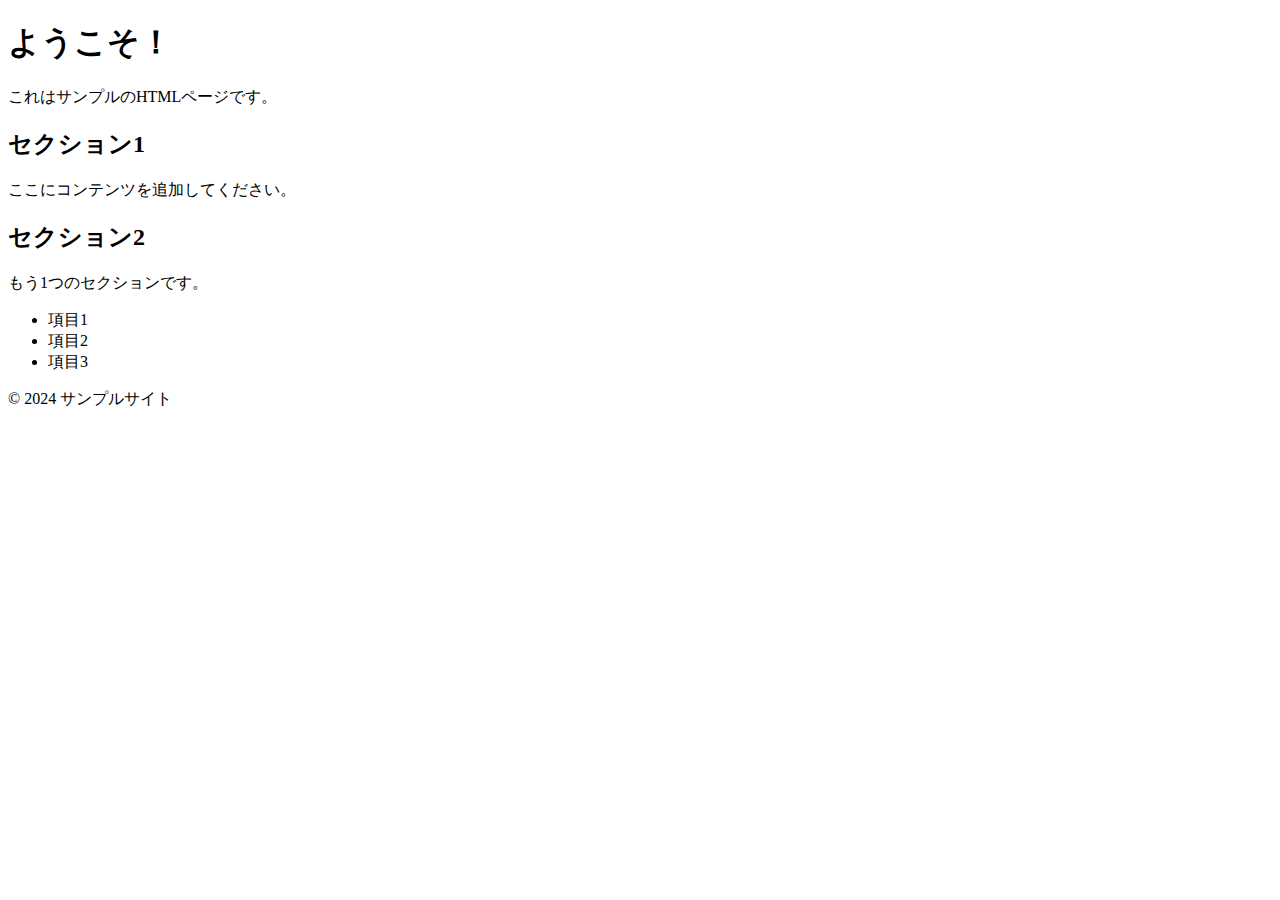
==== index.html @ f30b83a3 "edit-index.html" ====
<!DOCTYPE html>
<html lang="ja">
<head>
    <meta charset="UTF-8">
    <meta name="viewport" content="width=device-width, initial-scale=1.0">
    <title>サンプルHTMLページ</title>
</head>
<body>
    <header>
        <h1>ようこそ！</h1>
        <p>これはサンプルのHTMLページです。</p>
    </header>

    <main>
        <section>
            <h2>セクション1</h2>
            <p>ここにコンテンツを追加してください。</p>
        </section>

        <section>
            <h2>セクション2</h2>
            <p>もう1つのセクションです。</p>
            <ul>
                <li>項目1</li>
                <li>項目2</li>
                <li>項目3</li>
            </ul>
        </section>
    </main>

    <footer>
        <p>&copy; 2024 サンプルサイト</p>
    </footer>
</body>
</html>
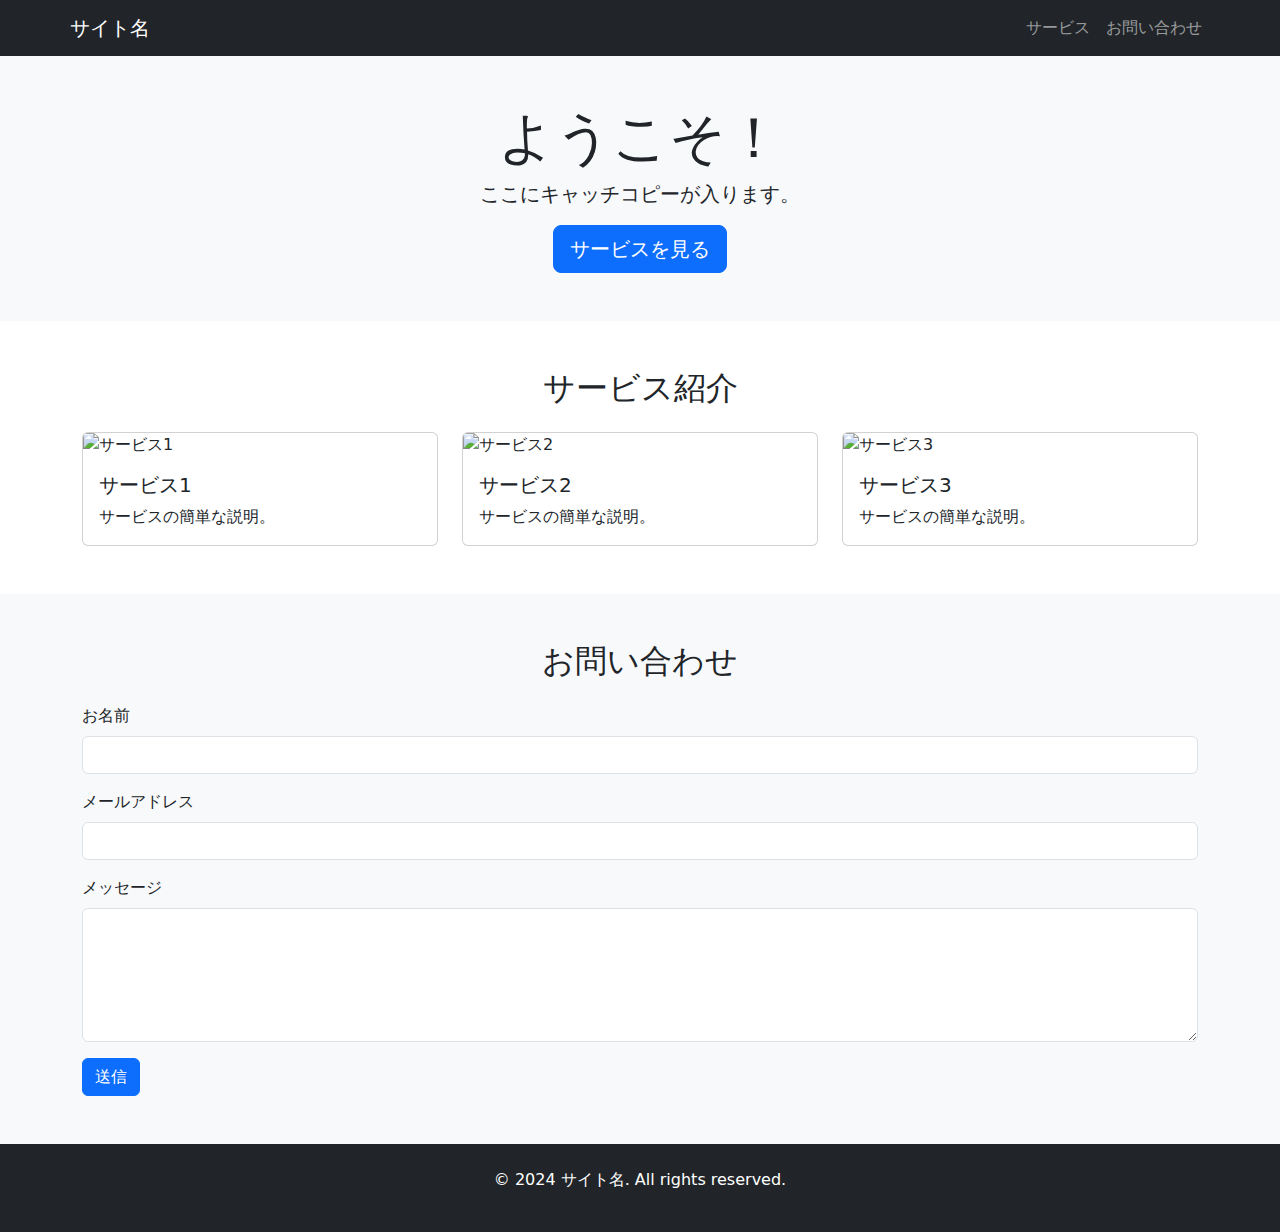
==== commit 9c297b32: "edit index.html" ====
--- a/index.html
+++ b/index.html
@@ -1,35 +1,109 @@
 <!DOCTYPE html>
 <html lang="ja">
 <head>
-    <meta charset="UTF-8">
-    <meta name="viewport" content="width=device-width, initial-scale=1.0">
-    <title>サンプルHTMLページ</title>
+  <meta charset="UTF-8">
+  <meta name="viewport" content="width=device-width, initial-scale=1.0">
+  <title>サイト名</title>
+  <!-- Bootstrap CSS -->
+  <link href="https://cdn.jsdelivr.net/npm/bootstrap@5.3.0/dist/css/bootstrap.min.css" rel="stylesheet">
+  <!-- FontAwesome (アイコン用) -->
+  <link href="https://cdnjs.cloudflare.com/ajax/libs/font-awesome/6.0.0-beta3/css/all.min.css" rel="stylesheet">
+  <!-- カスタムCSS -->
+  <link rel="stylesheet" href="styles.css">
 </head>
 <body>
-    <header>
-        <h1>ようこそ！</h1>
-        <p>これはサンプルのHTMLページです。</p>
-    </header>
+  <!-- ヘッダー -->
+  <header class="bg-dark text-white">
+    <nav class="navbar navbar-expand-lg navbar-dark container">
+      <a class="navbar-brand" href="#">サイト名</a>
+      <button class="navbar-toggler" type="button" data-bs-toggle="collapse" data-bs-target="#navbarNav">
+        <span class="navbar-toggler-icon"></span>
+      </button>
+      <div class="collapse navbar-collapse" id="navbarNav">
+        <ul class="navbar-nav ms-auto">
+          <li class="nav-item"><a class="nav-link" href="#services">サービス</a></li>
+          <li class="nav-item"><a class="nav-link" href="#contact">お問い合わせ</a></li>
+        </ul>
+      </div>
+    </nav>
+  </header>
 
-    <main>
-        <section>
-            <h2>セクション1</h2>
-            <p>ここにコンテンツを追加してください。</p>
-        </section>
+  <!-- ヒーローセクション -->
+  <section class="bg-light text-center py-5">
+    <div class="container">
+      <h1 class="display-4">ようこそ！</h1>
+      <p class="lead">ここにキャッチコピーが入ります。</p>
+      <a href="#services" class="btn btn-primary btn-lg">サービスを見る</a>
+    </div>
+  </section>
 
-        <section>
-            <h2>セクション2</h2>
-            <p>もう1つのセクションです。</p>
-            <ul>
-                <li>項目1</li>
-                <li>項目2</li>
-                <li>項目3</li>
-            </ul>
-        </section>
-    </main>
+  <!-- サービス紹介 -->
+  <section id="services" class="py-5">
+    <div class="container">
+      <h2 class="text-center mb-4">サービス紹介</h2>
+      <div class="row">
+        <div class="col-md-4">
+          <div class="card">
+            <img src="image1.jpg" class="card-img-top" alt="サービス1">
+            <div class="card-body">
+              <h5 class="card-title">サービス1</h5>
+              <p class="card-text">サービスの簡単な説明。</p>
+            </div>
+          </div>
+        </div>
+        <div class="col-md-4">
+          <div class="card">
+            <img src="image2.jpg" class="card-img-top" alt="サービス2">
+            <div class="card-body">
+              <h5 class="card-title">サービス2</h5>
+              <p class="card-text">サービスの簡単な説明。</p>
+            </div>
+          </div>
+        </div>
+        <div class="col-md-4">
+          <div class="card">
+            <img src="image3.jpg" class="card-img-top" alt="サービス3">
+            <div class="card-body">
+              <h5 class="card-title">サービス3</h5>
+              <p class="card-text">サービスの簡単な説明。</p>
+            </div>
+          </div>
+        </div>
+      </div>
+    </div>
+  </section>
 
-    <footer>
-        <p>&copy; 2024 サンプルサイト</p>
-    </footer>
+  <!-- お問い合わせフォーム -->
+  <section id="contact" class="bg-light py-5">
+    <div class="container">
+      <h2 class="text-center mb-4">お問い合わせ</h2>
+      <form>
+        <div class="mb-3">
+          <label for="name" class="form-label">お名前</label>
+          <input type="text" class="form-control" id="name" required>
+        </div>
+        <div class="mb-3">
+          <label for="email" class="form-label">メールアドレス</label>
+          <input type="email" class="form-control" id="email" required>
+        </div>
+        <div class="mb-3">
+          <label for="message" class="form-label">メッセージ</label>
+          <textarea class="form-control" id="message" rows="5" required></textarea>
+        </div>
+        <button type="submit" class="btn btn-primary">送信</button>
+      </form>
+    </div>
+  </section>
+
+  <!-- フッター -->
+  <footer class="bg-dark text-white py-4">
+    <div class="container text-center">
+      <p>&copy; 2024 サイト名. All rights reserved.</p>
+    </div>
+  </footer>
+
+  <!-- Bootstrap JavaScript -->
+  <script src="https://cdn.jsdelivr.net/npm/bootstrap@5.3.0/dist/js/bootstrap.bundle.min.js"></script>
 </body>
 </html>
+
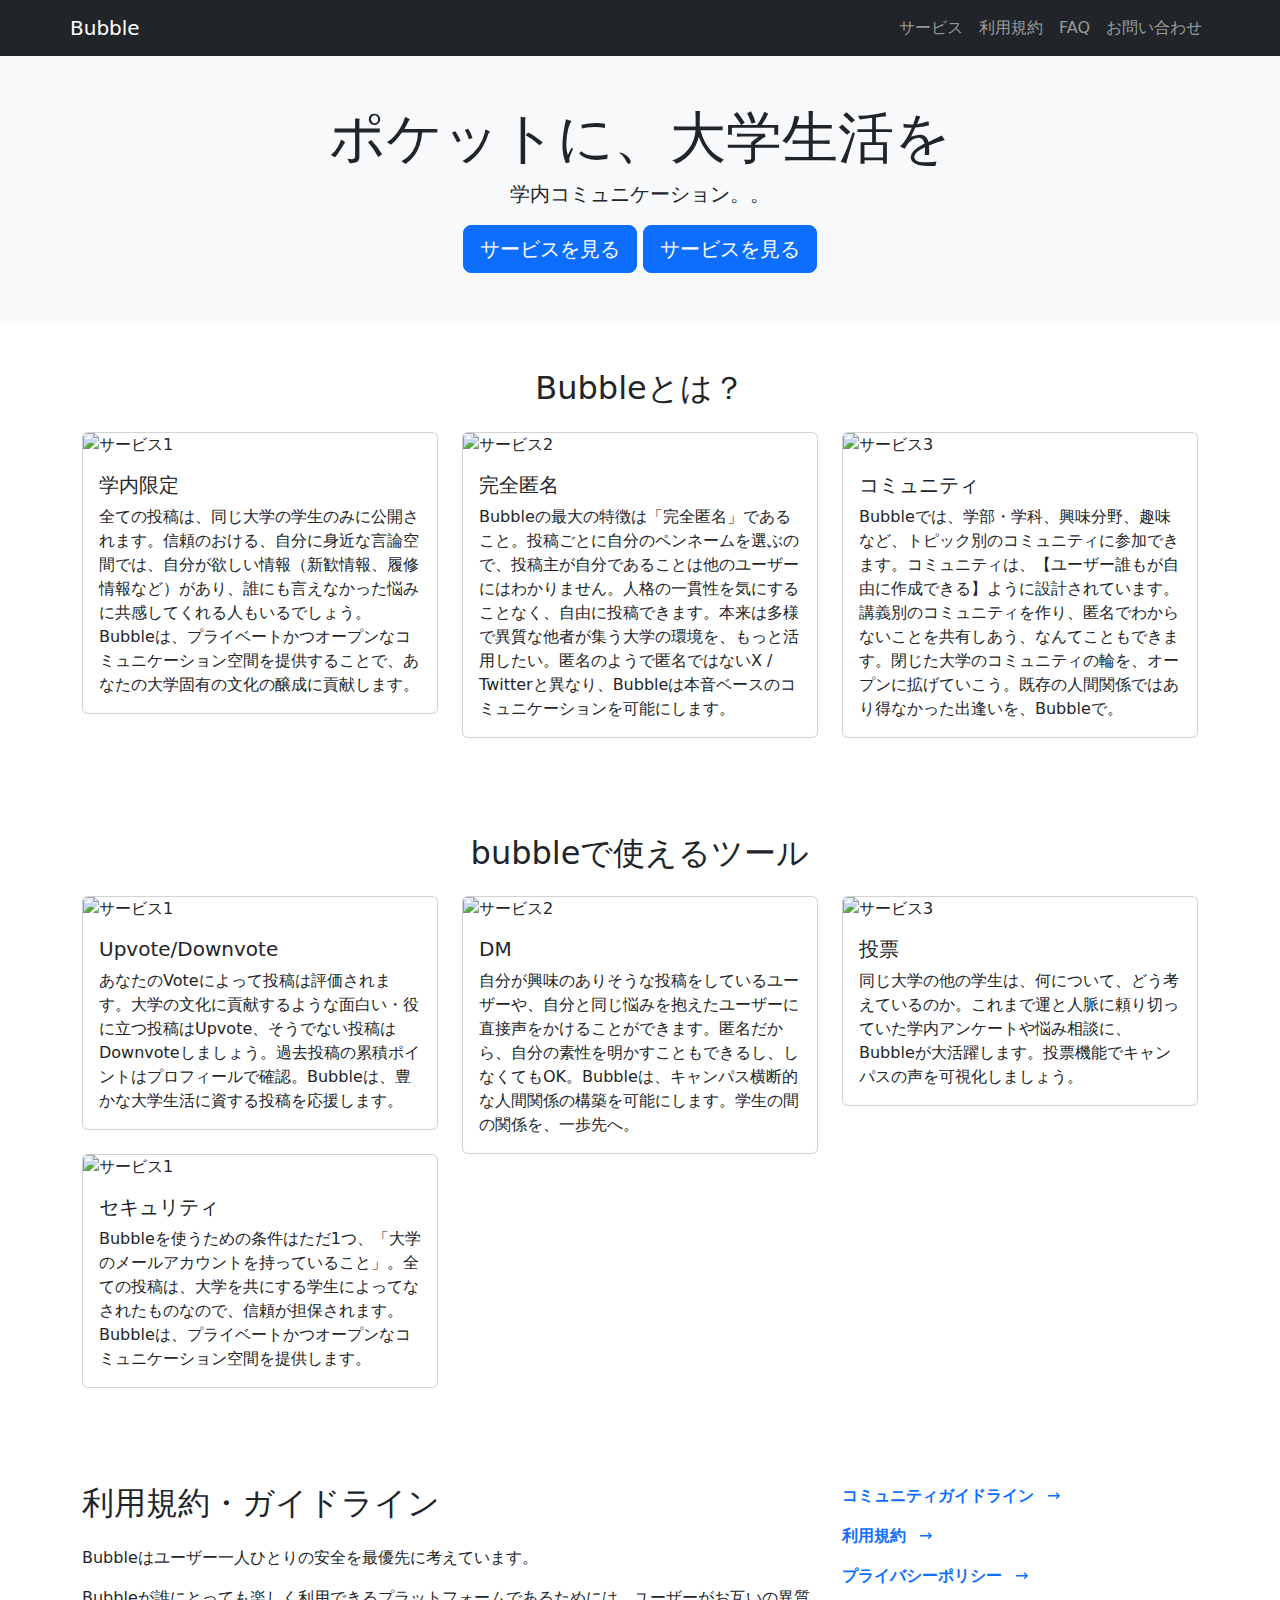
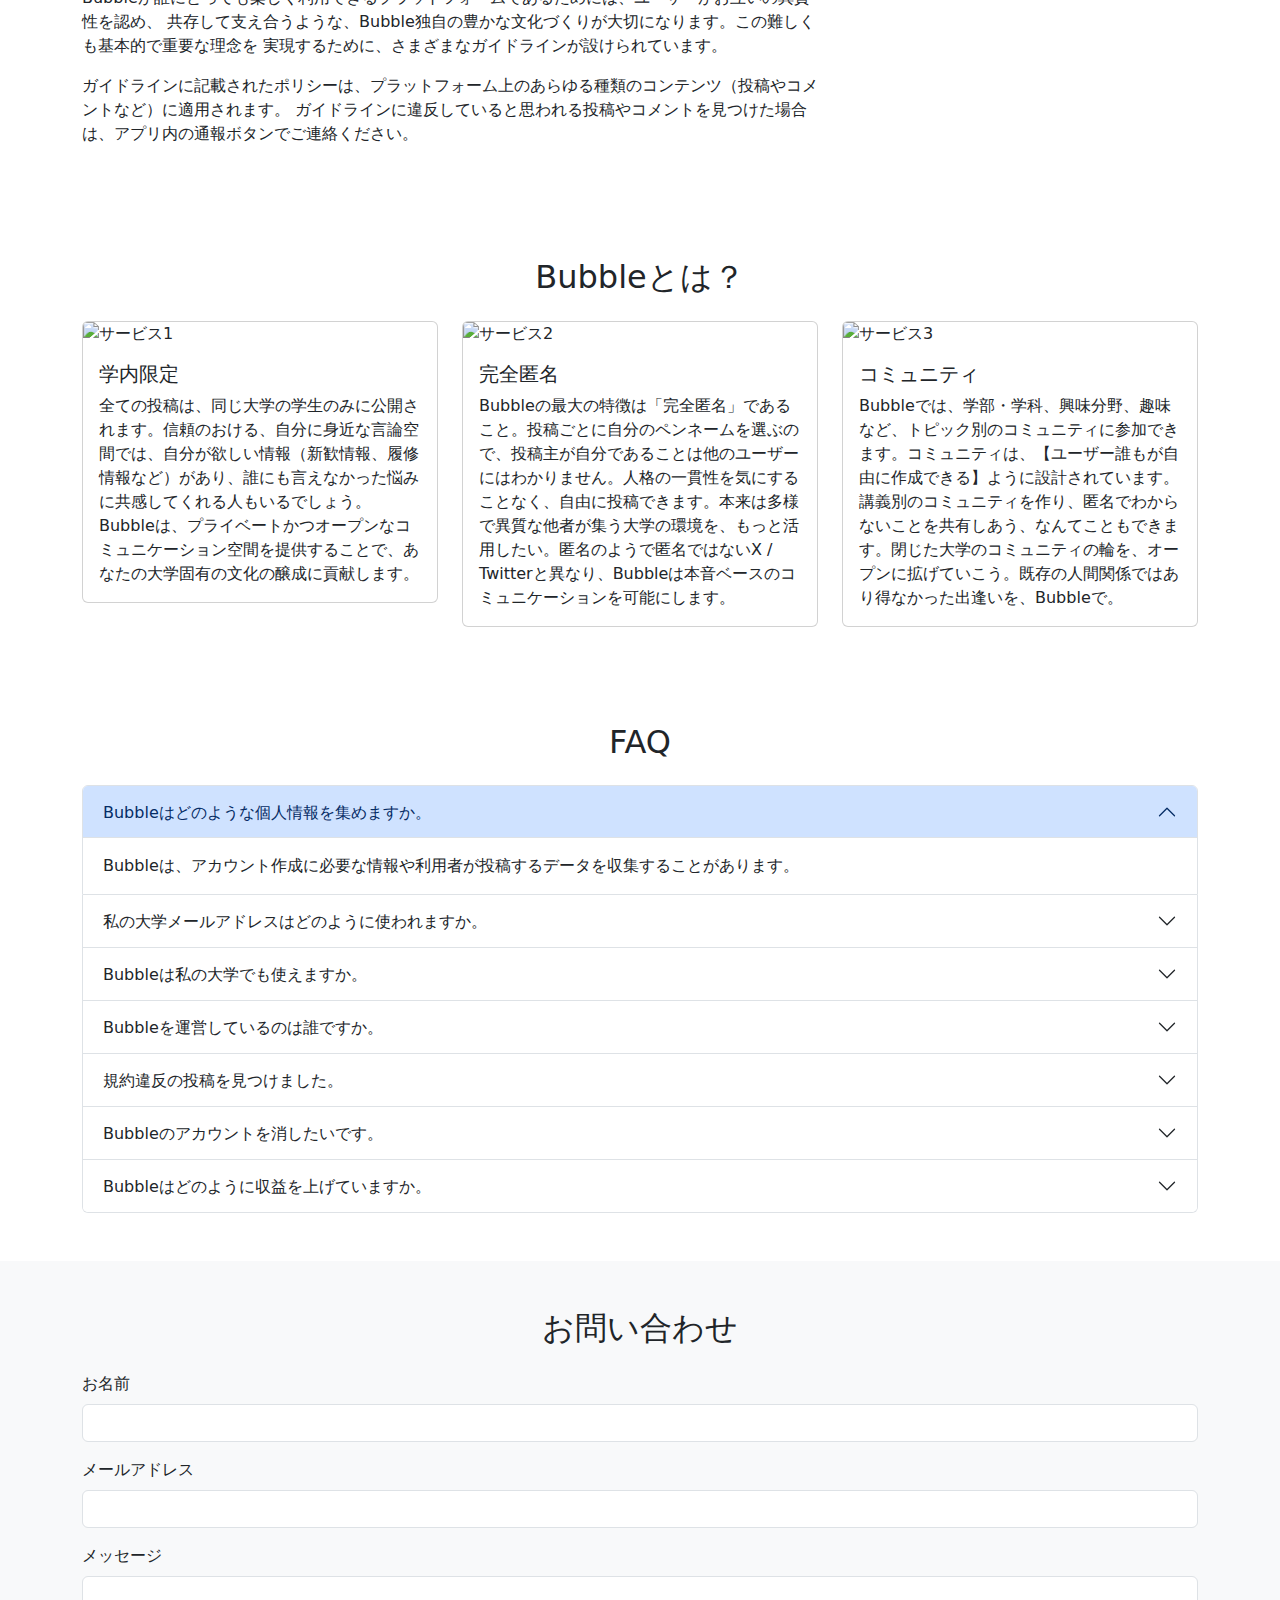
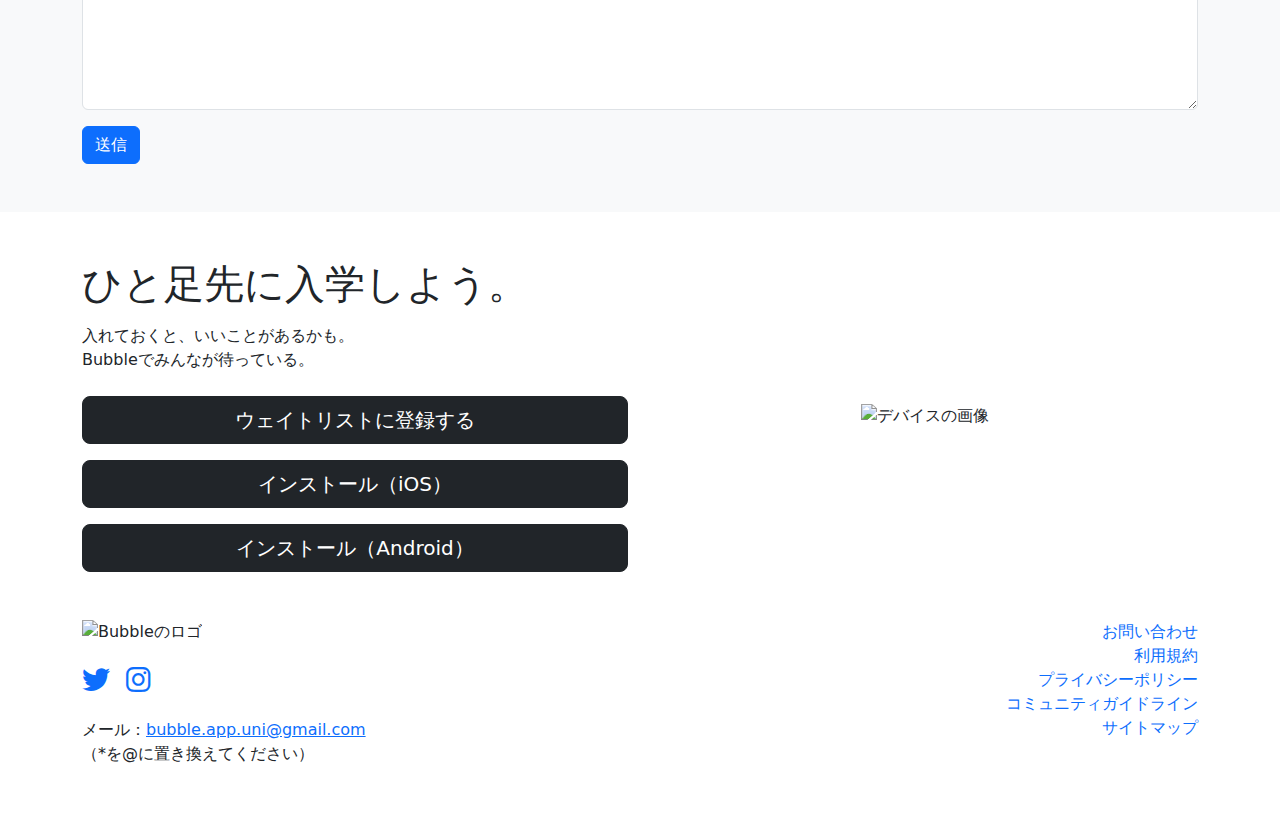
==== commit bffa2dd6: "edit index.html" ====
--- a/index.html
+++ b/index.html
@@ -3,7 +3,7 @@
 <head>
   <meta charset="UTF-8">
   <meta name="viewport" content="width=device-width, initial-scale=1.0">
-  <title>サイト名</title>
+  <title>Bubble</title>
   <!-- Bootstrap CSS -->
   <link href="https://cdn.jsdelivr.net/npm/bootstrap@5.3.0/dist/css/bootstrap.min.css" rel="stylesheet">
   <!-- FontAwesome (アイコン用) -->
@@ -15,13 +15,15 @@
   <!-- ヘッダー -->
   <header class="bg-dark text-white">
     <nav class="navbar navbar-expand-lg navbar-dark container">
-      <a class="navbar-brand" href="#">サイト名</a>
+      <a class="navbar-brand" href="#">Bubble</a>
       <button class="navbar-toggler" type="button" data-bs-toggle="collapse" data-bs-target="#navbarNav">
         <span class="navbar-toggler-icon"></span>
       </button>
       <div class="collapse navbar-collapse" id="navbarNav">
         <ul class="navbar-nav ms-auto">
           <li class="nav-item"><a class="nav-link" href="#services">サービス</a></li>
+          <li class="nav-item"><a class="nav-link" href="#guidelines">利用規約</a></li>
+          <li class="nav-item"><a class="nav-link" href="#faq">FAQ</a></li>
           <li class="nav-item"><a class="nav-link" href="#contact">お問い合わせ</a></li>
         </ul>
       </div>
@@ -31,8 +33,9 @@
   <!-- ヒーローセクション -->
   <section class="bg-light text-center py-5">
     <div class="container">
-      <h1 class="display-4">ようこそ！</h1>
-      <p class="lead">ここにキャッチコピーが入ります。</p>
+      <h1 class="display-4">ポケットに、大学生活を</h1>
+      <p class="lead">学内コミュニケーション。。</p>
+      <a href="#services" class="btn btn-primary btn-lg">サービスを見る</a>
       <a href="#services" class="btn btn-primary btn-lg">サービスを見る</a>
     </div>
   </section>
@@ -40,14 +43,14 @@
   <!-- サービス紹介 -->
   <section id="services" class="py-5">
     <div class="container">
-      <h2 class="text-center mb-4">サービス紹介</h2>
+      <h2 class="text-center mb-4">Bubbleとは？</h2>
       <div class="row">
         <div class="col-md-4">
           <div class="card">
             <img src="image1.jpg" class="card-img-top" alt="サービス1">
             <div class="card-body">
-              <h5 class="card-title">サービス1</h5>
-              <p class="card-text">サービスの簡単な説明。</p>
+              <h5 class="card-title">学内限定</h5>
+              <p class="card-text">全ての投稿は、同じ大学の学生のみに公開されます。信頼のおける、自分に身近な言論空間では、自分が欲しい情報（新歓情報、履修情報など）があり、誰にも言えなかった悩みに共感してくれる人もいるでしょう。Bubbleは、プライベートかつオープンなコミュニケーション空間を提供することで、あなたの大学固有の文化の醸成に貢献します。</p>
             </div>
           </div>
         </div>
@@ -55,8 +58,8 @@
           <div class="card">
             <img src="image2.jpg" class="card-img-top" alt="サービス2">
             <div class="card-body">
-              <h5 class="card-title">サービス2</h5>
-              <p class="card-text">サービスの簡単な説明。</p>
+              <h5 class="card-title">完全匿名</h5>
+              <p class="card-text">Bubbleの最大の特徴は「完全匿名」であること。投稿ごとに自分のペンネームを選ぶので、投稿主が自分であることは他のユーザーにはわかりません。人格の一貫性を気にすることなく、自由に投稿できます。本来は多様で異質な他者が集う大学の環境を、もっと活用したい。匿名のようで匿名ではないX / Twitterと異なり、Bubbleは本音ベースのコミュニケーションを可能にします。</p>
             </div>
           </div>
         </div>
@@ -64,14 +67,234 @@
           <div class="card">
             <img src="image3.jpg" class="card-img-top" alt="サービス3">
             <div class="card-body">
-              <h5 class="card-title">サービス3</h5>
-              <p class="card-text">サービスの簡単な説明。</p>
-            </div>
-          </div>
-        </div>
-      </div>
-    </div>
-  </section>
+              <h5 class="card-title">コミュニティ</h5>
+              <p class="card-text">Bubbleでは、学部・学科、興味分野、趣味など、トピック別のコミュニティに参加できます。コミュニティは、【ユーザー誰もが自由に作成できる】ように設計されています。講義別のコミュニティを作り、匿名でわからないことを共有しあう、なんてこともできます。閉じた大学のコミュニティの輪を、オープンに拡げていこう。既存の人間関係ではあり得なかった出逢いを、Bubbleで。</p>
+            </div>
+          </div>
+        </div>
+      </div>
+    </div>
+  </section>
+
+  <!-- bubbleで使えるツール -->
+  <section id="services2" class="py-5">
+    <div class="container">
+      <h2 class="text-center mb-4">bubbleで使えるツール</h2>
+      <div class="row">
+        <div class="col-md-4">
+          <div class="card">
+            <img src="image1.jpg" class="card-img-top" alt="サービス1">
+            <div class="card-body">
+              <h5 class="card-title">Upvote/Downvote</h5>
+              <p class="card-text">あなたのVoteによって投稿は評価されます。大学の文化に貢献するような面白い・役に立つ投稿はUpvote、そうでない投稿はDownvoteしましょう。過去投稿の累積ポイントはプロフィールで確認。Bubbleは、豊かな大学生活に資する投稿を応援します。</p>
+            </div>
+          </div>
+        </div>
+        <div class="col-md-4">
+          <div class="card">
+            <img src="image2.jpg" class="card-img-top" alt="サービス2">
+            <div class="card-body">
+              <h5 class="card-title">DM</h5>
+              <p class="card-text">自分が興味のありそうな投稿をしているユーザーや、自分と同じ悩みを抱えたユーザーに直接声をかけることができます。匿名だから、自分の素性を明かすこともできるし、しなくてもOK。Bubbleは、キャンパス横断的な人間関係の構築を可能にします。学生の間の関係を、一歩先へ。</p>
+            </div>
+          </div>
+        </div>
+        <div class="col-md-4">
+          <div class="card">
+            <img src="image3.jpg" class="card-img-top" alt="サービス3">
+            <div class="card-body">
+              <h5 class="card-title">投票</h5>
+              <p class="card-text">同じ大学の他の学生は、何について、どう考えているのか。これまで運と人脈に頼り切っていた学内アンケートや悩み相談に、Bubbleが大活躍します。投票機能でキャンパスの声を可視化しましょう。</p>
+            </div>
+          </div>
+        </div>
+        <div class="col-md-4">
+            <div class="card">
+              <img src="image4.jpg" class="card-img-top" alt="サービス1">
+              <div class="card-body">
+                <h5 class="card-title">セキュリティ</h5>
+                <p class="card-text">Bubbleを使うための条件はただ1つ、「大学のメールアカウントを持っていること」。全ての投稿は、大学を共にする学生によってなされたものなので、信頼が担保されます。Bubbleは、プライベートかつオープンなコミュニケーション空間を提供します。</p>
+              </div>
+            </div>
+          </div>
+      </div>
+    </div>
+  </section>
+
+<!-- 利用規約 -->
+  <section id="guidelines" class="py-5">
+    <div class="container">
+      <div class="row">
+        <!-- 左側の文章部分 -->
+        <div class="col-md-8">
+          <h2 class="mb-4">利用規約・ガイドライン</h2>
+          <p>Bubbleはユーザー一人ひとりの安全を最優先に考えています。</p>
+          <p>
+            Bubbleが誰にとっても楽しく利用できるプラットフォームであるためには、ユーザーがお互いの異質性を認め、
+            共存して支え合うような、Bubble独自の豊かな文化づくりが大切になります。この難しくも基本的で重要な理念を
+            実現するために、さまざまなガイドラインが設けられています。
+          </p>
+          <p>
+            ガイドラインに記載されたポリシーは、プラットフォーム上のあらゆる種類のコンテンツ（投稿やコメントなど）に適用されます。
+            ガイドラインに違反していると思われる投稿やコメントを見つけた場合は、アプリ内の通報ボタンでご連絡ください。
+          </p>
+        </div>
+        <!-- 右側のリンク部分 -->
+        <div class="col-md-4">
+          <ul class="list-unstyled">
+            <li class="mb-3">
+              <a href="#リンクを貼る" class="text-decoration-none">
+                <strong>コミュニティガイドライン</strong>
+                <span class="ms-2">&#x2192;</span>
+              </a>
+            </li>
+            <li class="mb-3">
+              <a href="リンクを貼る" class="text-decoration-none">
+                <strong>利用規約</strong>
+                <span class="ms-2">&#x2192;</span>
+              </a>
+            </li>
+            <li class="mb-3">
+              <a href="https://bubbleappuni.notion.site/e76611635dcb4c7da78376039b45f85b" class="text-decoration-none">
+                <strong>プライバシーポリシー</strong>
+                <span class="ms-2">&#x2192;</span>
+              </a>
+            </li>
+          </ul>
+        </div>
+      </div>
+    </div>
+  </section>
+  
+
+  <!-- お知らせ -->
+  <section id="services" class="py-5">
+    <div class="container">
+      <h2 class="text-center mb-4">Bubbleとは？</h2>
+      <div class="row">
+        <div class="col-md-4">
+          <div class="card">
+            <img src="image1.jpg" class="card-img-top" alt="サービス1">
+            <div class="card-body">
+              <h5 class="card-title">学内限定</h5>
+              <p class="card-text">全ての投稿は、同じ大学の学生のみに公開されます。信頼のおける、自分に身近な言論空間では、自分が欲しい情報（新歓情報、履修情報など）があり、誰にも言えなかった悩みに共感してくれる人もいるでしょう。Bubbleは、プライベートかつオープンなコミュニケーション空間を提供することで、あなたの大学固有の文化の醸成に貢献します。</p>
+            </div>
+          </div>
+        </div>
+        <div class="col-md-4">
+          <div class="card">
+            <img src="image2.jpg" class="card-img-top" alt="サービス2">
+            <div class="card-body">
+              <h5 class="card-title">完全匿名</h5>
+              <p class="card-text">Bubbleの最大の特徴は「完全匿名」であること。投稿ごとに自分のペンネームを選ぶので、投稿主が自分であることは他のユーザーにはわかりません。人格の一貫性を気にすることなく、自由に投稿できます。本来は多様で異質な他者が集う大学の環境を、もっと活用したい。匿名のようで匿名ではないX / Twitterと異なり、Bubbleは本音ベースのコミュニケーションを可能にします。</p>
+            </div>
+          </div>
+        </div>
+        <div class="col-md-4">
+          <div class="card">
+            <img src="image3.jpg" class="card-img-top" alt="サービス3">
+            <div class="card-body">
+              <h5 class="card-title">コミュニティ</h5>
+              <p class="card-text">Bubbleでは、学部・学科、興味分野、趣味など、トピック別のコミュニティに参加できます。コミュニティは、【ユーザー誰もが自由に作成できる】ように設計されています。講義別のコミュニティを作り、匿名でわからないことを共有しあう、なんてこともできます。閉じた大学のコミュニティの輪を、オープンに拡げていこう。既存の人間関係ではあり得なかった出逢いを、Bubbleで。</p>
+            </div>
+          </div>
+        </div>
+      </div>
+    </div>
+  </section>
+  <!-- FAQ -->
+  <section id="faq" class="py-5">
+    <div class="container">
+      <h2 class="text-center mb-4">FAQ</h2>
+      <div class="accordion" id="faqAccordion">
+        <div class="accordion-item">
+          <h2 class="accordion-header" id="headingOne">
+            <button class="accordion-button" type="button" data-bs-toggle="collapse" data-bs-target="#collapseOne" aria-expanded="true" aria-controls="collapseOne">
+              Bubbleはどのような個人情報を集めますか。
+            </button>
+          </h2>
+          <div id="collapseOne" class="accordion-collapse collapse show" aria-labelledby="headingOne" data-bs-parent="#faqAccordion">
+            <div class="accordion-body">
+              Bubbleは、アカウント作成に必要な情報や利用者が投稿するデータを収集することがあります。
+            </div>
+          </div>
+        </div>
+        <div class="accordion-item">
+          <h2 class="accordion-header" id="headingTwo">
+            <button class="accordion-button collapsed" type="button" data-bs-toggle="collapse" data-bs-target="#collapseTwo" aria-expanded="false" aria-controls="collapseTwo">
+              私の大学メールアドレスはどのように使われますか。
+            </button>
+          </h2>
+          <div id="collapseTwo" class="accordion-collapse collapse" aria-labelledby="headingTwo" data-bs-parent="#faqAccordion">
+            <div class="accordion-body">
+              大学メールアドレスは、本人確認やアカウント認証の目的で使用されます。
+            </div>
+          </div>
+        </div>
+        <div class="accordion-item">
+          <h2 class="accordion-header" id="headingThree">
+            <button class="accordion-button collapsed" type="button" data-bs-toggle="collapse" data-bs-target="#collapseThree" aria-expanded="false" aria-controls="collapseThree">
+              Bubbleは私の大学でも使えますか。
+            </button>
+          </h2>
+          <div id="collapseThree" class="accordion-collapse collapse" aria-labelledby="headingThree" data-bs-parent="#faqAccordion">
+            <div class="accordion-body">
+              はい、Bubbleはほとんどの大学で利用可能です。詳細は運営チームにお問い合わせください。
+            </div>
+          </div>
+        </div>
+        <div class="accordion-item">
+          <h2 class="accordion-header" id="headingFour">
+            <button class="accordion-button collapsed" type="button" data-bs-toggle="collapse" data-bs-target="#collapseFour" aria-expanded="false" aria-controls="collapseFour">
+              Bubbleを運営しているのは誰ですか。
+            </button>
+          </h2>
+          <div id="collapseFour" class="accordion-collapse collapse" aria-labelledby="headingFour" data-bs-parent="#faqAccordion">
+            <div class="accordion-body">
+              Bubbleは、大学生を中心としたチームによって運営されています。
+            </div>
+          </div>
+        </div>
+        <div class="accordion-item">
+          <h2 class="accordion-header" id="headingFive">
+            <button class="accordion-button collapsed" type="button" data-bs-toggle="collapse" data-bs-target="#collapseFive" aria-expanded="false" aria-controls="collapseFive">
+              規約違反の投稿を見つけました。
+            </button>
+          </h2>
+          <div id="collapseFive" class="accordion-collapse collapse" aria-labelledby="headingFive" data-bs-parent="#faqAccordion">
+            <div class="accordion-body">
+              運営チームまでご連絡いただければ迅速に対応いたします。
+            </div>
+          </div>
+        </div>
+        <div class="accordion-item">
+          <h2 class="accordion-header" id="headingSix">
+            <button class="accordion-button collapsed" type="button" data-bs-toggle="collapse" data-bs-target="#collapseSix" aria-expanded="false" aria-controls="collapseSix">
+              Bubbleのアカウントを消したいです。
+            </button>
+          </h2>
+          <div id="collapseSix" class="accordion-collapse collapse" aria-labelledby="headingSix" data-bs-parent="#faqAccordion">
+            <div class="accordion-body">
+              アカウント削除の手続きは、設定ページから行うことができます。
+            </div>
+          </div>
+        </div>
+        <div class="accordion-item">
+          <h2 class="accordion-header" id="headingSeven">
+            <button class="accordion-button collapsed" type="button" data-bs-toggle="collapse" data-bs-target="#collapseSeven" aria-expanded="false" aria-controls="collapseSeven">
+              Bubbleはどのように収益を上げていますか。
+            </button>
+          </h2>
+          <div id="collapseSeven" class="accordion-collapse collapse" aria-labelledby="headingSeven" data-bs-parent="#faqAccordion">
+            <div class="accordion-body">
+              広告収入やプレミアム機能の提供を通じて収益を得ています。
+            </div>
+          </div>
+        </div>
+      </div>
+    </div>
+  </section>
+  
 
   <!-- お問い合わせフォーム -->
   <section id="contact" class="bg-light py-5">
@@ -95,12 +318,50 @@
     </div>
   </section>
 
-  <!-- フッター -->
-  <footer class="bg-dark text-white py-4">
-    <div class="container text-center">
-      <p>&copy; 2024 サイト名. All rights reserved.</p>
-    </div>
-  </footer>
+  <section id="join" class="py-5">
+    <div class="container">
+      <div class="row align-items-center">
+        <!-- 左側のテキストとボタン -->
+        <div class="col-md-6">
+          <h1 class="mb-3">ひと足先に入学しよう。</h1>
+          <p class="mb-4">入れておくと、いいことがあるかも。<br>Bubbleでみんなが待っている。</p>
+          <div class="d-grid gap-3">
+            <a href="#" class="btn btn-dark btn-lg">ウェイトリストに登録する</a>
+            <a href="#" class="btn btn-dark btn-lg">インストール（iOS）</a>
+            <a href="#" class="btn btn-dark btn-lg">インストール（Android）</a>
+          </div>
+        </div>
+        <!-- 右側の画像 -->
+        <div class="col-md-6 text-center">
+          <img src="devices-image.png" alt="デバイスの画像" class="img-fluid">
+        </div>
+      </div>
+  
+      <!-- フッター -->
+      <div class="row mt-5">
+        <div class="col-md-6 text-center text-md-start">
+          <img src="bubble-logo.png" alt="Bubbleのロゴ" style="width: 150px;" class="mb-3">
+          <div class="d-flex align-items-center gap-3">
+            <a href="#" class="fs-3"><i class="fab fa-twitter"></i></a>
+            <a href="#" class="fs-3"><i class="fab fa-instagram"></i></a>
+          </div>
+          <p class="mt-3">
+            メール：<a href="mailto:bubble.app.uni@gmail.com">bubble.app.uni@gmail.com</a><br>
+            （*を@に置き換えてください）
+          </p>
+        </div>
+        <div class="col-md-6 text-center text-md-end">
+          <ul class="list-unstyled">
+            <li><a href="#" class="text-decoration-none">お問い合わせ</a></li>
+            <li><a href="#" class="text-decoration-none">利用規約</a></li>
+            <li><a href="#" class="text-decoration-none">プライバシーポリシー</a></li>
+            <li><a href="#" class="text-decoration-none">コミュニティガイドライン</a></li>
+            <li><a href="#" class="text-decoration-none">サイトマップ</a></li>
+          </ul>
+        </div>
+      </div>
+    </div>
+  </section>
 
   <!-- Bootstrap JavaScript -->
   <script src="https://cdn.jsdelivr.net/npm/bootstrap@5.3.0/dist/js/bootstrap.bundle.min.js"></script>
